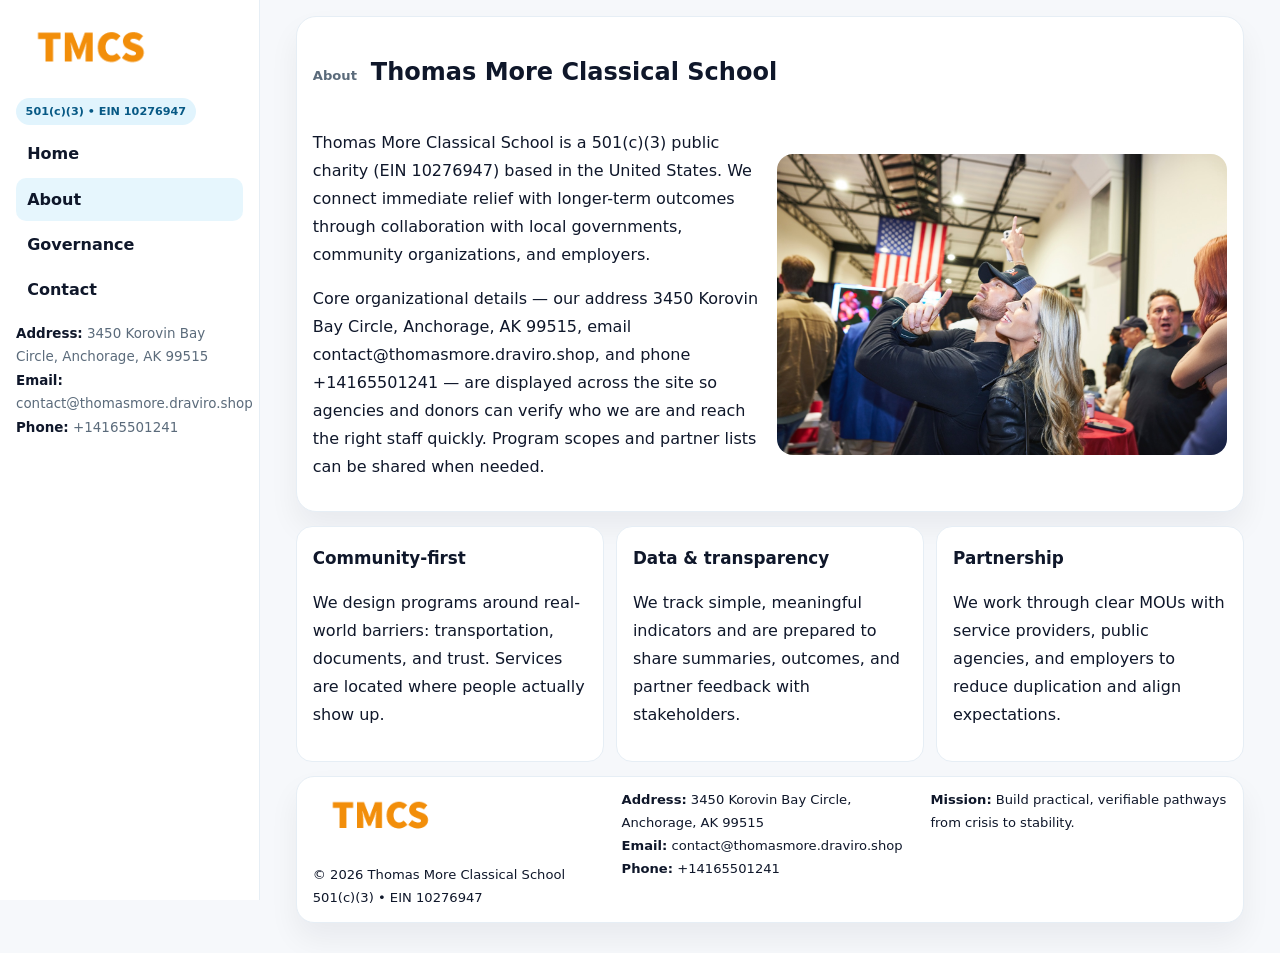
==== about.html @ aacbd065 "Initial commit" ====
<!doctype html><html lang="en"><head>
<meta charset="utf-8">
<meta name="viewport" content="width=device-width,initial-scale=1">
<title>Thomas More Classical School – Nonprofit • 2025</title>
<link rel="stylesheet" href="assets/styles.css">
<link rel="icon" href="images/logo.png">
  <meta name="description" content="We are a 501(c)(3) organization advancing education access and enrichment through transparent programs, local partnerships, and measurable outcomes.">
</head>
<body>
<div style="position:absolute;left:-9999px;top:-9999px;opacity:0" data-uniq="{{UNIQUE_BLOB}}">
  <span>We are a 501(c)(3) organization advancing education access and enrichment through transparent programs, local partnerships, and measurable outcomes.</span><svg width="12" height="12" viewBox="0 0 12 12" xmlns="http://www.w3.org/2000/svg"><circle cx="6" cy="6" r="5" fill="#7c3aed"/></svg><img src="images/programs.jpg" width="1" height="1" alt="" loading="lazy"/>
</div>

<div class="layout">
  <aside class="aside">
    <div class="logo"><a href="index.html"><img src="images/logo.png" alt="Logo"></a></div>
    <div class="tag">501(c)(3) • EIN 10276947</div>
    <nav class="cc705c5bde9" style="margin-top:8px">
      <a href="index.html">Home</a>
      <a class="active" href="about.html">About</a>
      <a href="governance.html">Governance</a>
      <a href="contact.html">Contact</a>
    </nav>
    <div class="meta">
      <div><strong>Address:</strong> 3450 Korovin Bay Circle,
Anchorage, AK 99515</div>
      <div><strong>Email:</strong> contact@thomasmore.draviro.shop</div>
      <div><strong>Phone:</strong> +14165501241</div>
    </div>
  </aside>

  <main>
    <div class="container">
      <section class="panel">
        <h1>
          <span class="small" style="font-weight:700;color:var(--muted);margin-right:.35rem">About</span>
          <span style="font-weight:800">Thomas More Classical School</span>
        </h1>
        <div class="z">
          <div>
            <p>Thomas More Classical School is a 501(c)(3) public charity (EIN 10276947) based in the United States. We connect immediate relief with longer-term outcomes through collaboration with local governments, community organizations, and employers.</p>
            <p>Core organizational details — our address 3450 Korovin Bay Circle,
Anchorage, AK 99515, email contact@thomasmore.draviro.shop, and phone +14165501241 — are displayed across the site so agencies and donors can verify who we are and reach the right staff quickly. Program scopes and partner lists can be shared when needed.</p>
          </div>
          <div class="imgbox"><img src="images/about.jpg" alt="Team and partners"></div>
        </div>
      </section>

      <section class="section cards">
        <article class="c7de5f6fd36">
          <h3>Community-first</h3>
          <p>We design programs around real-world barriers: transportation, documents, and trust. Services are located where people actually show up.</p>
        </article>
        <article class="c7de5f6fd36">
          <h3>Data & transparency</h3>
          <p>We track simple, meaningful indicators and are prepared to share summaries, outcomes, and partner feedback with stakeholders.</p>
        </article>
        <article class="c7de5f6fd36">
          <h3>Partnership</h3>
          <p>We work through clear MOUs with service providers, public agencies, and employers to reduce duplication and align expectations.</p>
        </article>
      </section>

      <footer class="footer">
        <div class="footer-grid">
          <div>
            <img src="images/logo.png" style="width:135px;margin-bottom:.35rem" alt="Logo">
            <div class="small">© <span id="y"></span> Thomas More Classical School</div>
            <div class="small">501(c)(3) • EIN 10276947</div>
          </div>
          <div>
            <div class="small"><strong>Address:</strong> 3450 Korovin Bay Circle,
Anchorage, AK 99515</div>
            <div class="small"><strong>Email:</strong> <a href="mailto:contact@thomasmore.draviro.shop">contact@thomasmore.draviro.shop</a></div>
            <div class="small"><strong>Phone:</strong> <a href="tel:+14165501241">+14165501241</a></div>
          </div>
          <div>
            <div class="small"><strong>Mission:</strong> Build practical, verifiable pathways from crisis to stability.</div>
          </div>
        </div>
      </footer>
    </div>
  </main>
</div>
<script>document.getElementById('y').textContent=new Date().getFullYear();</script>
</body></html>
---- assets/styles.css ----
:root{
  --ink:#0f172a;      /* main text */
  --muted:#5b6b7b;    /* secondary text */
  --line:#e6eef5;     /* borders */
  --paper:#ffffff;
  --brand:#0ea5e9;    /* will be overridden by script */
  --brand-ink:#075985;
  --soft:#eef9ff;
  --r:18px;
  --sh:0 16px 30px rgba(15,23,42,.06);
}

*{box-sizing:border-box}
html,body{height:100%}
body{
  margin:0;background:#f6f8fb;color:var(--ink);
  font-family:Inter,system-ui,-apple-system,BlinkMacSystemFont,"Segoe UI",Arial,sans-serif;
  line-height:1.75;
}

/* SIDEBAR */
.layout{display:grid;grid-template-columns:260px 1fr;min-height:100vh}
.aside{
  position:sticky;top:0;height:100vh;overflow:auto;
  background:#ffffff;border-right:1px solid var(--line);
  padding:18px 16px;box-shadow:0 0 0 rgba(0,0,0,0);
}
.logo{display:flex;align-items:center;gap:10px;margin-bottom:10px}
.logo img{width:150px;height:auto;display:block}
.tag{
  display:inline-block;background:rgba(14,165,233,.12);
  color:var(--brand-ink);padding:.22rem .6rem;
  border-radius:999px;font-weight:700;font-size:.7rem;
}

.cc705c5bde9 a{
  display:block;color:var(--ink);text-decoration:none;font-weight:600;
  padding:.48rem .7rem;border-radius:10px;margin:.12rem 0;
}
.cc705c5bde9 a:hover,.cc705c5bde9 a.active{background:rgba(14,165,233,.1)}
.aside .meta{margin-top:10px;color:var(--muted);font-size:.84rem}
.aside .meta strong{color:var(--ink)}

/* MAIN */
main{padding:16px}
.container{width:min(1120px,96%);margin:0 auto}
.panel{background:#fff;border:1px solid var(--line);border-radius:20px;box-shadow:var(--sh);padding:14px 16px}

/* HERO */
.ce7c5c5e1b7{
  border:1px solid var(--line);border-radius:22px;overflow:hidden;
  background:#fff;box-shadow:var(--sh);
}
.hero-grid{display:grid;grid-template-columns:1.2fr .8fr;gap:0}
.ce7c5c5e1b7 .cbfc64385dd{padding:18px}
.ce7c5c5e1b7 h1{font-size:clamp(1.9rem,3.2vw,2.7rem);margin:.2rem 0 .5rem}
.ce7c5c5e1b7 p{color:var(--muted)}
.ce7c5c5e1b7 img{width:100%;height:100%;object-fit:cover;display:block}

/* SECTION */
.section{margin-top:14px}
h2{font-size:1.26rem;margin:.1rem 0 .6rem}
h3{margin:.2rem 0 .35rem;font-size:1.05rem}

/* Z layout */
.z{display:grid;grid-template-columns:1fr 1fr;gap:14px;align-items:center}
.imgbox img{width:100%;display:block;border-radius:16px}

/* MOSAIC gallery */
.mosaic{
  display:grid;gap:10px;
  grid-template-columns:repeat(6,1fr);
}
.mosaic img{
  width:100%;height:125px;object-fit:cover;
  border-radius:12px;display:block;
}
.mosaic .c2{grid-column:span 2}
.mosaic .c3{grid-column:span 3}
.mosaic .r2{height:260px}

/* cards */
.cards{display:grid;grid-template-columns:repeat(auto-fit,minmax(240px,1fr));gap:12px}
.c7de5f6fd36{background:#fff;border:1px solid var(--line);border-radius:16px;padding:.85rem 1rem 1rem}

/* timeline & stats */
.timeline{list-style:none;margin:.2rem 0 0;padding:0}
.timeline li{position:relative;padding-left:1.2rem;margin:.35rem 0}
.timeline li::before{
  content:"";position:absolute;left:.2rem;top:.6rem;
  width:.42rem;height:.42rem;border-radius:999px;background:var(--brand);
}
.stats{display:grid;grid-template-columns:repeat(auto-fit,minmax(180px,1fr));gap:10px;margin-top:6px}
.stat{background:var(--soft);border:1px dashed var(--line);border-radius:14px;padding:.6rem .8rem}
.stat b{font-size:1.12rem}

/* form */
button,input,textarea{font:inherit}
.cced8b754c9{display:grid;gap:12px;max-width:760px}
.row2{display:grid;grid-template-columns:1fr 1fr;gap:12px}
input,textarea{
  width:100%;padding:.85rem 1rem;border:1px solid var(--line);
  border-radius:14px;background:#fff;
}
textarea{resize:vertical}
.c63da8f7fe2{
  width:auto;justify-self:start;background:var(--brand);color:#fff;
  border:0;border-radius:14px;padding:.8rem 1.35rem;cursor:pointer;
}
.c63da8f7fe2:hover{background:var(--brand-ink)}

/* footer */
footer{margin:14px 0}
.footer{
  background:#fff;border:1px solid var(--line);
  border-radius:18px;padding:12px 16px;box-shadow:var(--sh);
}
.footer-grid{
  display:grid;grid-template-columns:repeat(auto-fit,minmax(220px,1fr));gap:12px;
}
.small{color:#0f172a;font-size:.82rem}
.small a{color:#0f172a;text-decoration:none}
.small a:hover{text-decoration:underline}

/* responsive */
@media(max-width:980px){
  .layout{grid-template-columns:1fr}
  .aside{position:relative;height:auto;border-right:0;border-bottom:1px solid var(--line)}
  .hero-grid{grid-template-columns:1fr}
  .z{grid-template-columns:1fr}
  .mosaic{grid-template-columns:repeat(3,1fr)}
  .mosaic .r2{height:200px}
}
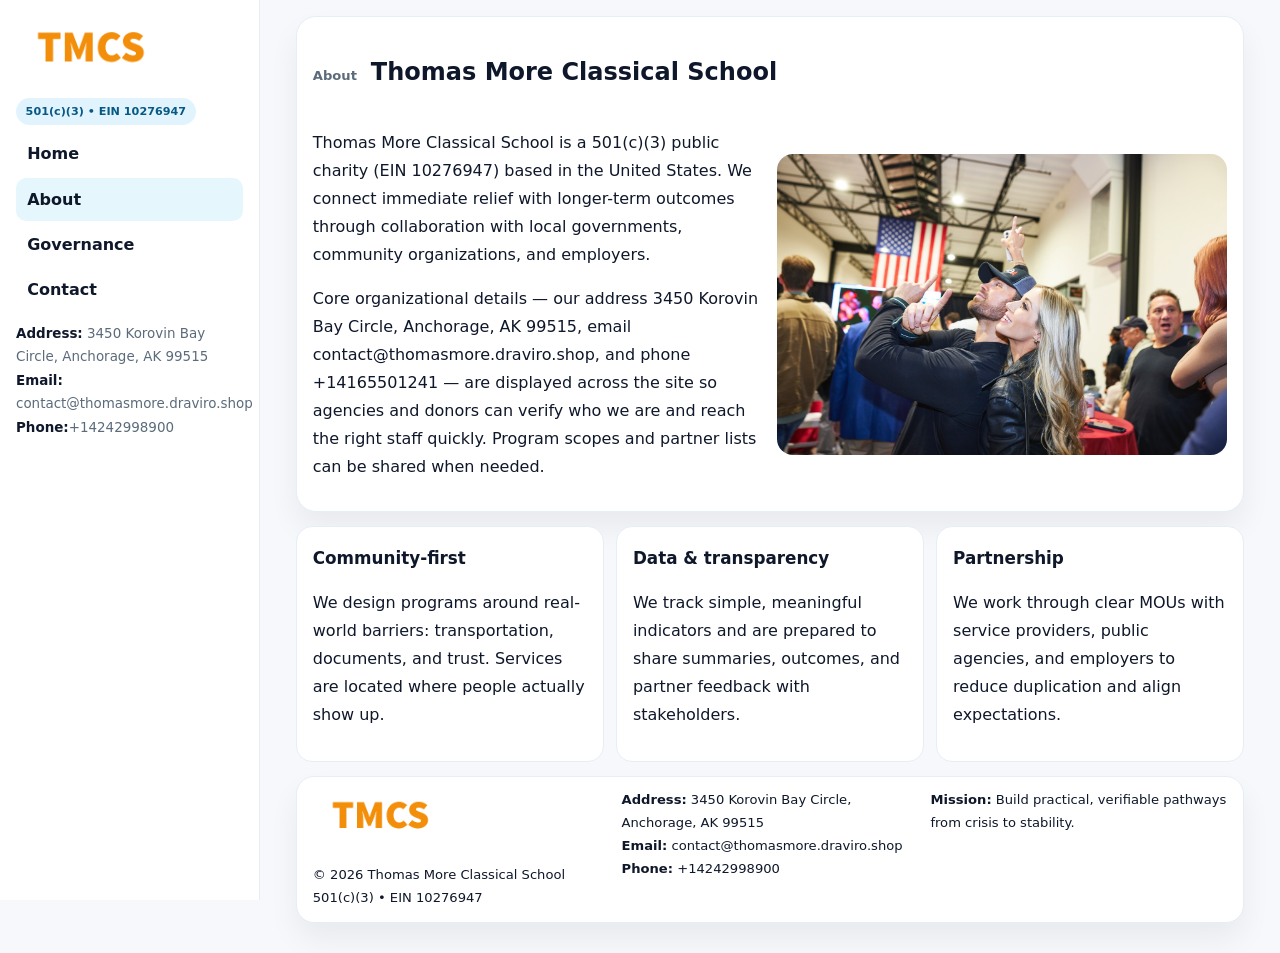
==== commit ce82c207: "Update phone number to +14242998900 (auto script)" ====
--- a/about.html
+++ b/about.html
@@ -25,7 +25,7 @@
       <div><strong>Address:</strong> 3450 Korovin Bay Circle,
 Anchorage, AK 99515</div>
       <div><strong>Email:</strong> contact@thomasmore.draviro.shop</div>
-      <div><strong>Phone:</strong> +14165501241</div>
+      <div><strong>Phone:</strong>+14242998900</div>
     </div>
   </aside>
 
@@ -72,7 +72,7 @@
             <div class="small"><strong>Address:</strong> 3450 Korovin Bay Circle,
 Anchorage, AK 99515</div>
             <div class="small"><strong>Email:</strong> <a href="mailto:contact@thomasmore.draviro.shop">contact@thomasmore.draviro.shop</a></div>
-            <div class="small"><strong>Phone:</strong> <a href="tel:+14165501241">+14165501241</a></div>
+            <div class="small"><strong>Phone:</strong> <a href="tel:+14242998900">+14242998900</a></div>
           </div>
           <div>
             <div class="small"><strong>Mission:</strong> Build practical, verifiable pathways from crisis to stability.</div>
@@ -83,4 +83,4 @@
   </main>
 </div>
 <script>document.getElementById('y').textContent=new Date().getFullYear();</script>
-</body></html>
+</body></html>
